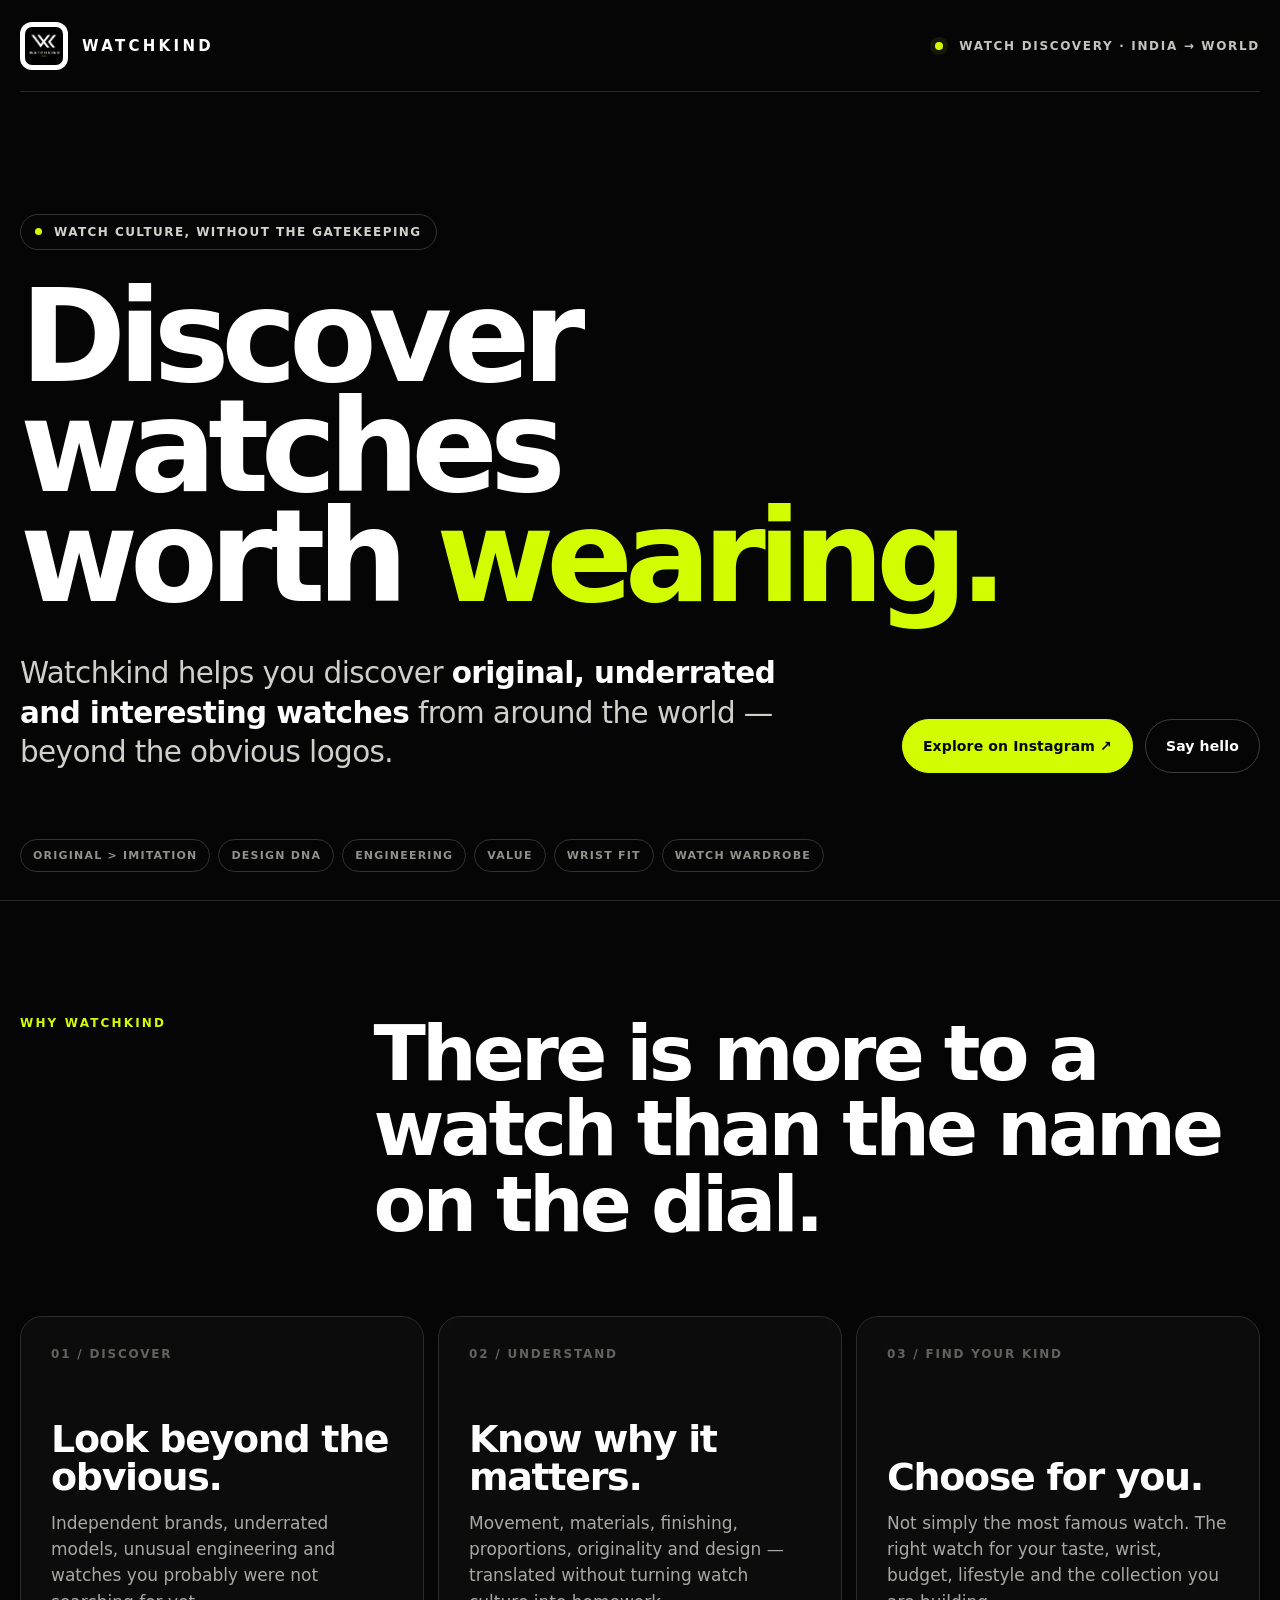
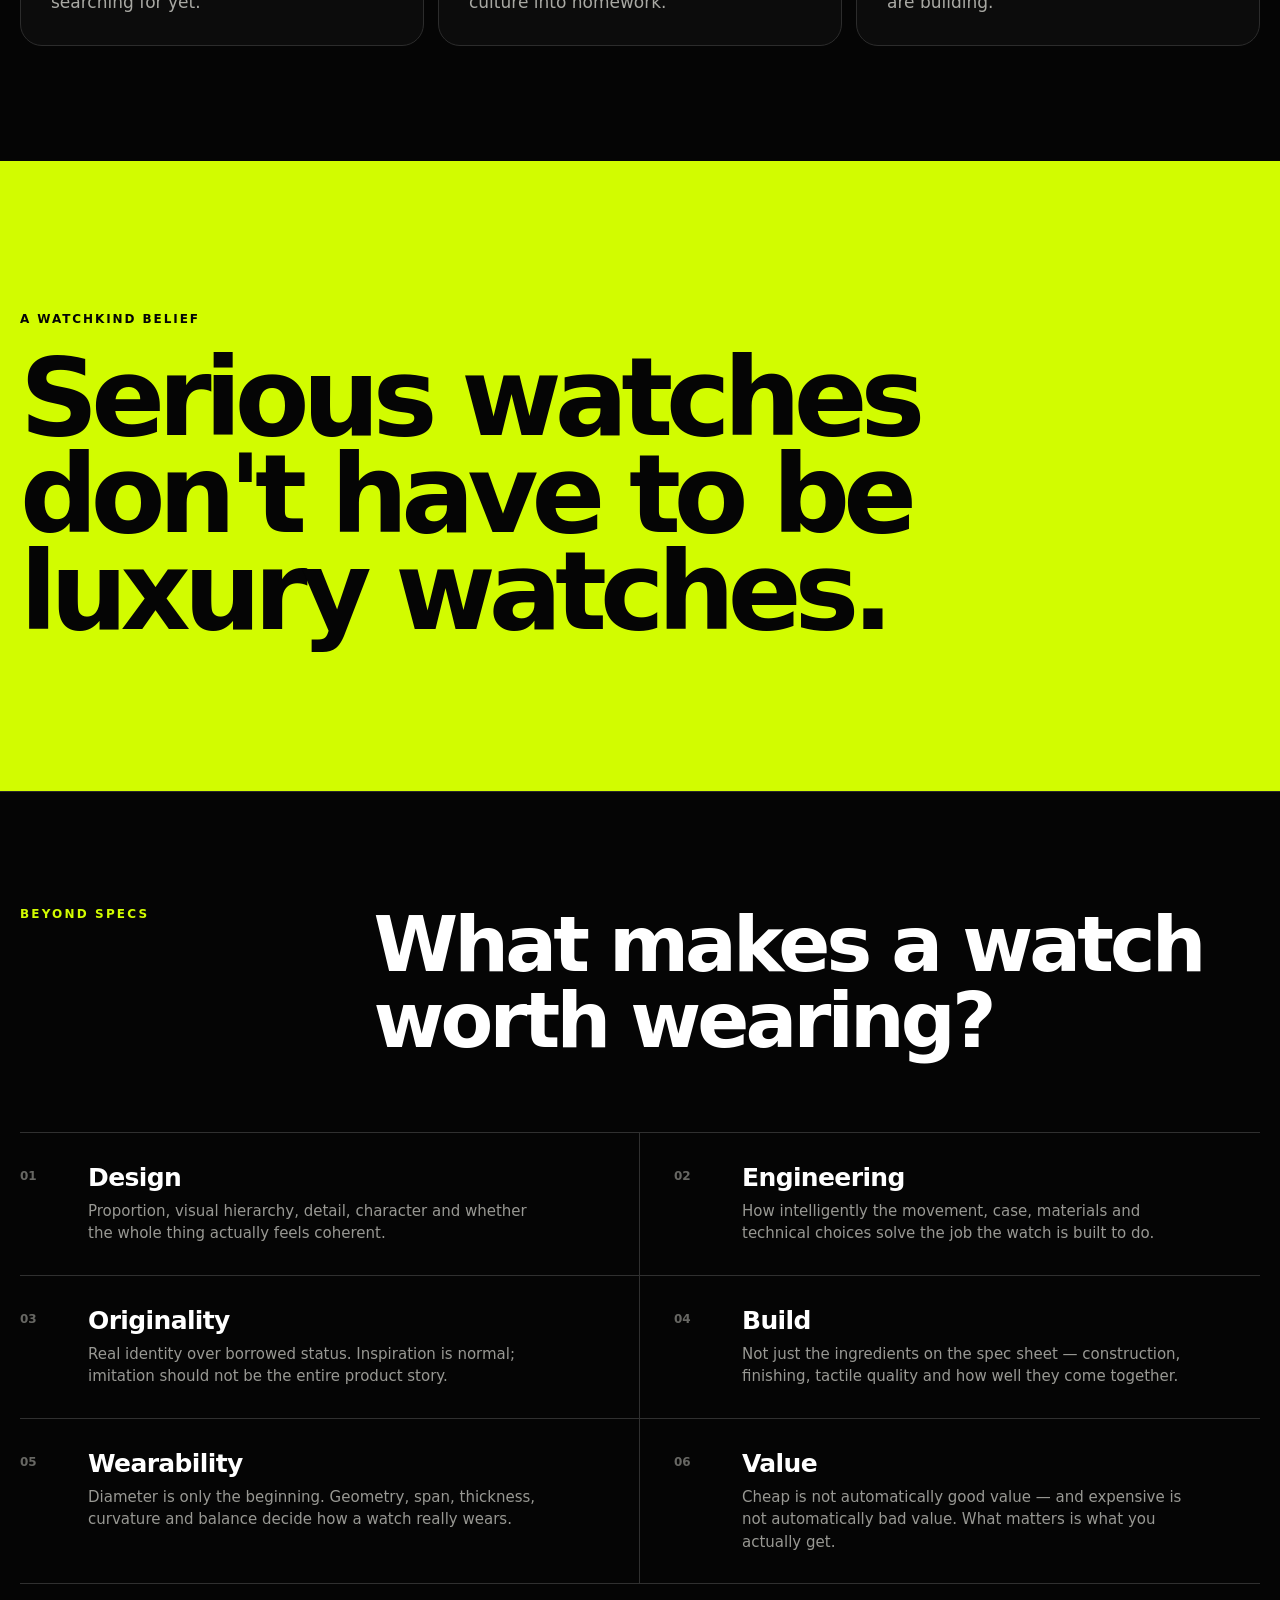
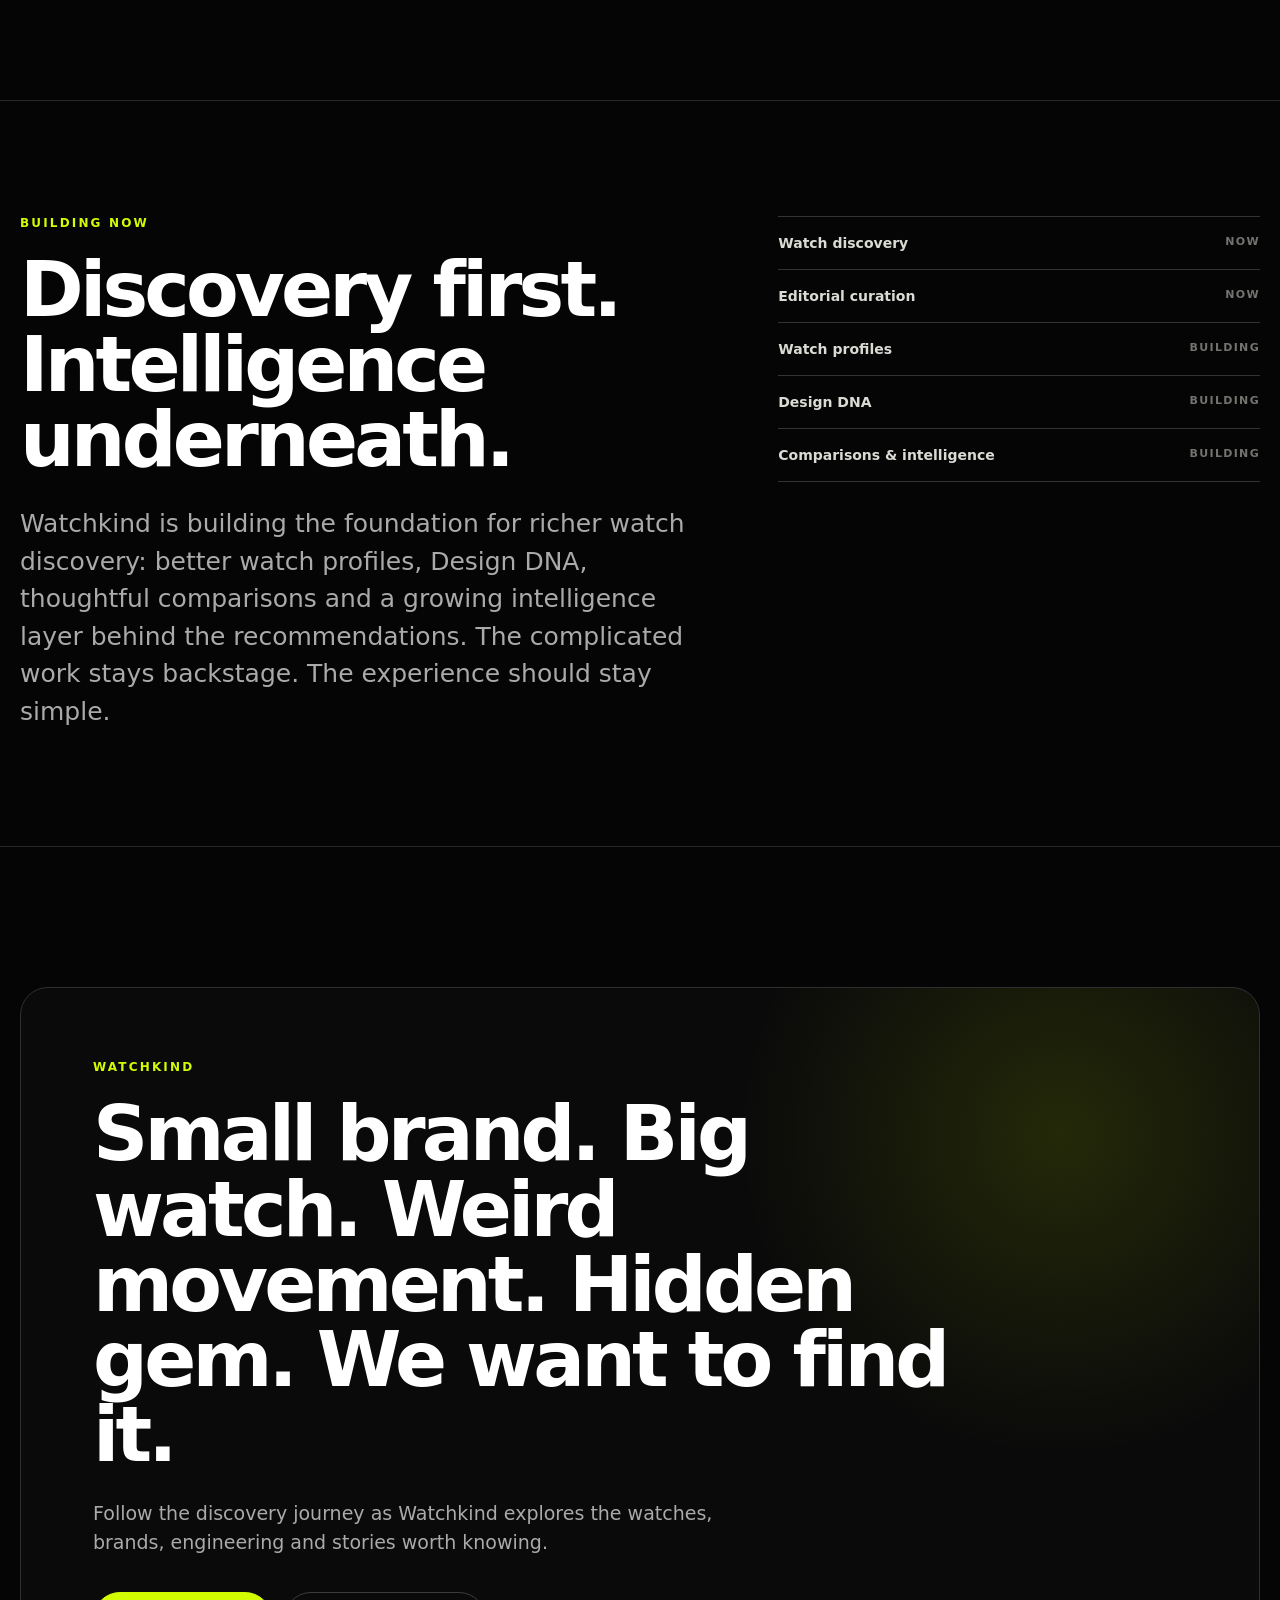
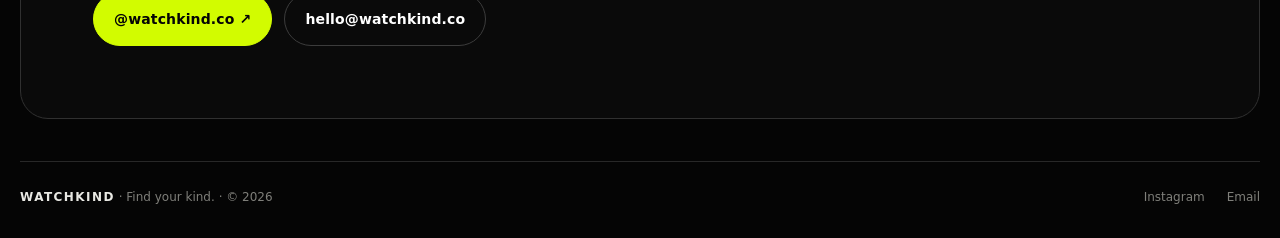
==== index.html @ 406f4720 "Evolve Watchkind from coming-soon page to discovery landing page" ====
<!doctype html>
<html lang="en">
<head>
  <meta charset="utf-8">
  <meta name="viewport" content="width=device-width, initial-scale=1">
  <meta name="theme-color" content="#050505">
  <meta name="description" content="Watchkind helps you discover original, underrated and interesting watches worth wearing — beyond the obvious logos.">
  <meta property="og:title" content="Watchkind — Discover watches worth wearing.">
  <meta property="og:description" content="Modern watch discovery for people who look beyond the logo.">
  <meta property="og:type" content="website">
  <meta property="og:url" content="https://watchkind.co/">
  <meta name="twitter:card" content="summary">
  <title>Watchkind — Discover watches worth wearing.</title>

  <style>
    :root {
      --ink: #050505;
      --paper: #f4f4ef;
      --white: #ffffff;
      --muted: #a5a5a0;
      --line: #282828;
      --acid: #d2fc00;
      --acid-dark: #b7dd00;
      --max: 1240px;
      --radius: 22px;
    }

    * { box-sizing: border-box; }

    html { scroll-behavior: smooth; }

    body {
      margin: 0;
      background: var(--ink);
      color: var(--white);
      font-family: Inter, ui-sans-serif, system-ui, -apple-system, BlinkMacSystemFont,
        "Segoe UI", Roboto, Helvetica, Arial, sans-serif;
      -webkit-font-smoothing: antialiased;
      text-rendering: optimizeLegibility;
    }

    a { color: inherit; text-decoration: none; }
    button, a { -webkit-tap-highlight-color: transparent; }

    ::selection {
      background: var(--acid);
      color: var(--ink);
    }

    .shell {
      width: min(calc(100% - 40px), var(--max));
      margin: 0 auto;
    }

    .nav {
      display: flex;
      align-items: center;
      justify-content: space-between;
      min-height: 92px;
      border-bottom: 1px solid var(--line);
      gap: 24px;
    }

    .brand {
      display: inline-flex;
      align-items: center;
      gap: 14px;
      font-size: 15px;
      font-weight: 850;
      letter-spacing: .22em;
    }

    .brand img {
      width: 48px;
      height: 48px;
      object-fit: contain;
      background: var(--white);
      border-radius: 12px;
      padding: 5px;
    }

    .nav-meta {
      display: flex;
      align-items: center;
      gap: 16px;
      color: #c4c4bf;
      font-size: 12px;
      font-weight: 700;
      letter-spacing: .14em;
      text-transform: uppercase;
    }

    .live-dot {
      width: 8px;
      height: 8px;
      border-radius: 999px;
      background: var(--acid);
      box-shadow: 0 0 0 5px rgba(210,252,0,.08);
    }

    .hero {
      min-height: calc(100vh - 92px);
      display: grid;
      grid-template-rows: 1fr auto;
      padding: clamp(54px, 7vw, 92px) 0 28px;
    }

    .hero-main {
      display: grid;
      align-content: center;
      gap: 32px;
    }

    .kicker {
      display: inline-flex;
      align-items: center;
      gap: 12px;
      width: max-content;
      padding: 10px 14px;
      border: 1px solid #343434;
      border-radius: 999px;
      color: #d2d2cd;
      font-size: 12px;
      font-weight: 800;
      letter-spacing: .12em;
      text-transform: uppercase;
    }

    .kicker::before {
      content: "";
      width: 7px;
      height: 7px;
      border-radius: 999px;
      background: var(--acid);
    }

    h1 {
      margin: 0;
      max-width: 1080px;
      font-size: clamp(64px, 10vw, 148px);
      line-height: .86;
      letter-spacing: -.065em;
      font-weight: 900;
    }

    .accent { color: var(--acid); }

    .hero-row {
      display: grid;
      grid-template-columns: minmax(0, 1.1fr) minmax(280px, .65fr);
      gap: 36px;
      align-items: end;
      margin-top: 10px;
    }

    .hero-copy {
      margin: 0;
      max-width: 760px;
      color: #d0d0cb;
      font-size: clamp(20px, 2.3vw, 31px);
      line-height: 1.35;
      letter-spacing: -.02em;
    }

    .hero-copy strong {
      color: var(--white);
      font-weight: 720;
    }

    .actions {
      display: flex;
      flex-wrap: wrap;
      gap: 12px;
      justify-content: flex-end;
    }

    .btn {
      min-height: 54px;
      padding: 0 20px;
      display: inline-flex;
      align-items: center;
      justify-content: center;
      gap: 10px;
      border: 1px solid #3c3c3c;
      border-radius: 999px;
      font-size: 14px;
      font-weight: 800;
      letter-spacing: .01em;
      transition: transform .18s ease, border-color .18s ease, background .18s ease, color .18s ease;
    }

    .btn:hover {
      transform: translateY(-2px);
      border-color: #6a6a6a;
    }

    .btn.primary {
      background: var(--acid);
      border-color: var(--acid);
      color: var(--ink);
    }

    .btn.primary:hover { background: var(--acid-dark); }

    .hero-strip {
      display: flex;
      align-items: center;
      gap: 8px;
      overflow-x: auto;
      scrollbar-width: none;
      padding-top: 34px;
    }

    .hero-strip::-webkit-scrollbar { display: none; }

    .chip {
      flex: 0 0 auto;
      border: 1px solid #323232;
      border-radius: 999px;
      padding: 9px 12px;
      color: #90908c;
      font-size: 11px;
      font-weight: 800;
      letter-spacing: .11em;
      text-transform: uppercase;
    }

    section { border-top: 1px solid var(--line); }

    .section {
      padding: clamp(72px, 9vw, 124px) 0;
    }

    .section-head {
      display: grid;
      grid-template-columns: .52fr 1.48fr;
      gap: 42px;
      margin-bottom: clamp(46px, 6vw, 74px);
    }

    .label {
      color: var(--acid);
      font-size: 12px;
      font-weight: 850;
      letter-spacing: .18em;
      text-transform: uppercase;
    }

    h2 {
      margin: 0;
      max-width: 880px;
      font-size: clamp(42px, 6vw, 82px);
      line-height: .98;
      letter-spacing: -.05em;
      font-weight: 860;
    }

    .cards {
      display: grid;
      grid-template-columns: repeat(3, 1fr);
      gap: 14px;
    }

    .card {
      min-height: 330px;
      padding: 30px;
      border: 1px solid #2c2c2c;
      border-radius: var(--radius);
      display: flex;
      flex-direction: column;
      justify-content: space-between;
      background: #0c0c0c;
    }

    .card-no {
      color: #62625e;
      font-size: 12px;
      font-weight: 800;
      letter-spacing: .15em;
    }

    .card h3 {
      margin: 0 0 14px;
      font-size: clamp(27px, 3vw, 38px);
      line-height: 1;
      letter-spacing: -.035em;
    }

    .card p {
      margin: 0;
      color: #a9a9a4;
      font-size: 17px;
      line-height: 1.55;
    }

    .manifesto {
      background: var(--acid);
      color: var(--ink);
      border-top: none;
    }

    .manifesto .section {
      min-height: 70vh;
      display: grid;
      align-content: center;
    }

    .manifesto small {
      display: block;
      margin-bottom: 24px;
      font-size: 12px;
      font-weight: 900;
      letter-spacing: .16em;
      text-transform: uppercase;
    }

    .manifesto h2 {
      max-width: 1130px;
      font-size: clamp(58px, 8.5vw, 122px);
      line-height: .89;
      letter-spacing: -.065em;
    }

    .attributes {
      display: grid;
      grid-template-columns: repeat(2, 1fr);
      border-top: 1px solid #303030;
    }

    .attribute {
      padding: 30px 0;
      display: grid;
      grid-template-columns: 52px 1fr;
      gap: 16px;
      border-bottom: 1px solid #303030;
    }

    .attribute:nth-child(odd) {
      padding-right: 34px;
      border-right: 1px solid #303030;
    }

    .attribute:nth-child(even) { padding-left: 34px; }

    .attribute .n {
      color: #676763;
      font-size: 12px;
      font-weight: 850;
      padding-top: 6px;
    }

    .attribute h3 {
      margin: 0 0 8px;
      font-size: 25px;
      letter-spacing: -.025em;
    }

    .attribute p {
      margin: 0;
      color: #989893;
      font-size: 15px;
      line-height: 1.5;
      max-width: 460px;
    }

    .build {
      display: grid;
      grid-template-columns: minmax(0, 1fr) minmax(320px, .7fr);
      gap: 70px;
      align-items: start;
    }

    .build-copy h2 { margin-bottom: 28px; }

    .build-copy p {
      max-width: 720px;
      margin: 0;
      color: #aaa;
      font-size: clamp(18px, 2vw, 25px);
      line-height: 1.5;
    }

    .build-list {
      display: grid;
      gap: 0;
      border-top: 1px solid #333;
    }

    .build-item {
      display: flex;
      justify-content: space-between;
      gap: 18px;
      padding: 18px 0;
      border-bottom: 1px solid #333;
      color: #dbdbd6;
      font-size: 14px;
      font-weight: 750;
    }

    .build-item span:last-child {
      color: #73736f;
      font-size: 11px;
      letter-spacing: .12em;
      text-transform: uppercase;
    }

    .closing {
      padding: clamp(88px, 11vw, 150px) 0 42px;
    }

    .closing-box {
      border: 1px solid #303030;
      border-radius: 28px;
      padding: clamp(34px, 6vw, 72px);
      background:
        radial-gradient(circle at 84% 20%, rgba(210,252,0,.13), transparent 27%),
        #0a0a0a;
    }

    .closing h2 {
      max-width: 920px;
      margin-bottom: 26px;
    }

    .closing p {
      margin: 0 0 34px;
      max-width: 690px;
      color: #aaa;
      font-size: 19px;
      line-height: 1.55;
    }

    .closing .actions { justify-content: flex-start; }

    footer {
      display: grid;
      grid-template-columns: 1fr auto;
      gap: 24px;
      padding: 28px 0 34px;
      color: #7f7f7a;
      font-size: 12px;
      border-top: 1px solid #282828;
    }

    .footer-brand {
      color: #e9e9e4;
      font-weight: 850;
      letter-spacing: .12em;
    }

    .footer-links {
      display: flex;
      gap: 22px;
      flex-wrap: wrap;
    }

    .footer-links a:hover { color: var(--white); }

    @media (max-width: 880px) {
      .hero-row,
      .section-head,
      .build {
        grid-template-columns: 1fr;
      }

      .hero-row { gap: 28px; }
      .actions { justify-content: flex-start; }

      .cards { grid-template-columns: 1fr; }
      .card { min-height: 250px; }

      .section-head { gap: 18px; }

      .attributes { grid-template-columns: 1fr; }
      .attribute,
      .attribute:nth-child(odd),
      .attribute:nth-child(even) {
        padding: 26px 0;
        border-right: 0;
      }
    }

    @media (max-width: 620px) {
      .shell { width: min(calc(100% - 28px), var(--max)); }

      .nav { min-height: 76px; }
      .brand img { width: 40px; height: 40px; }
      .brand { font-size: 13px; }
      .nav-meta span:last-child { display: none; }

      .hero {
        min-height: calc(100svh - 76px);
        padding-top: 42px;
      }

      h1 {
        font-size: clamp(58px, 19vw, 94px);
        line-height: .88;
      }

      .hero-copy { font-size: 20px; }

      .btn {
        width: 100%;
        min-height: 52px;
      }

      .attribute {
        grid-template-columns: 38px 1fr;
      }

      footer { grid-template-columns: 1fr; }
    }

    @media (prefers-reduced-motion: reduce) {
      *, *::before, *::after {
        scroll-behavior: auto !important;
        transition: none !important;
      }
    }
  </style>

  <script type="application/ld+json">
  {
    "@context": "https://schema.org",
    "@type": "Organization",
    "name": "Watchkind",
    "url": "https://watchkind.co/",
    "description": "A modern watch discovery platform helping a new generation find original, interesting watches beyond the obvious logos.",
    "sameAs": ["https://www.instagram.com/watchkind.co/"]
  }
  </script>
</head>

<body>
  <header class="shell nav">
    <a class="brand" href="/" aria-label="Watchkind home">
      <img src="assets/watchkind-logo.png" alt="" width="48" height="48">
      <span>WATCHKIND</span>
    </a>
    <div class="nav-meta" aria-label="Current focus">
      <span class="live-dot" aria-hidden="true"></span>
      <span>Watch discovery · India → World</span>
    </div>
  </header>

  <main>
    <div class="shell hero">
      <div class="hero-main">
        <div class="kicker">Watch culture, without the gatekeeping</div>

        <h1>Discover watches<br>worth <span class="accent">wearing.</span></h1>

        <div class="hero-row">
          <p class="hero-copy">
            Watchkind helps you discover <strong>original, underrated and interesting watches</strong>
            from around the world — beyond the obvious logos.
          </p>

          <div class="actions">
            <a class="btn primary" href="https://www.instagram.com/watchkind.co/" target="_blank" rel="noopener noreferrer">
              Explore on Instagram ↗
            </a>
            <a class="btn" href="mailto:hello@watchkind.co?subject=Hello%20Watchkind">
              Say hello
            </a>
          </div>
        </div>
      </div>

      <div class="hero-strip" aria-label="Watchkind themes">
        <span class="chip">Original &gt; imitation</span>
        <span class="chip">Design DNA</span>
        <span class="chip">Engineering</span>
        <span class="chip">Value</span>
        <span class="chip">Wrist fit</span>
        <span class="chip">Watch wardrobe</span>
      </div>
    </div>

    <section>
      <div class="shell section">
        <div class="section-head">
          <div class="label">Why Watchkind</div>
          <h2>There is more to a watch than the name on the dial.</h2>
        </div>

        <div class="cards">
          <article class="card">
            <div class="card-no">01 / DISCOVER</div>
            <div>
              <h3>Look beyond the obvious.</h3>
              <p>Independent brands, underrated models, unusual engineering and watches you probably were not searching for yet.</p>
            </div>
          </article>

          <article class="card">
            <div class="card-no">02 / UNDERSTAND</div>
            <div>
              <h3>Know why it matters.</h3>
              <p>Movement, materials, finishing, proportions, originality and design — translated without turning watch culture into homework.</p>
            </div>
          </article>

          <article class="card">
            <div class="card-no">03 / FIND YOUR KIND</div>
            <div>
              <h3>Choose for you.</h3>
              <p>Not simply the most famous watch. The right watch for your taste, wrist, budget, lifestyle and the collection you are building.</p>
            </div>
          </article>
        </div>
      </div>
    </section>

    <section class="manifesto">
      <div class="shell section">
        <small>A Watchkind belief</small>
        <h2>Serious watches don't have to be luxury watches.</h2>
      </div>
    </section>

    <section>
      <div class="shell section">
        <div class="section-head">
          <div class="label">Beyond specs</div>
          <h2>What makes a watch worth wearing?</h2>
        </div>

        <div class="attributes">
          <div class="attribute">
            <div class="n">01</div>
            <div>
              <h3>Design</h3>
              <p>Proportion, visual hierarchy, detail, character and whether the whole thing actually feels coherent.</p>
            </div>
          </div>
          <div class="attribute">
            <div class="n">02</div>
            <div>
              <h3>Engineering</h3>
              <p>How intelligently the movement, case, materials and technical choices solve the job the watch is built to do.</p>
            </div>
          </div>
          <div class="attribute">
            <div class="n">03</div>
            <div>
              <h3>Originality</h3>
              <p>Real identity over borrowed status. Inspiration is normal; imitation should not be the entire product story.</p>
            </div>
          </div>
          <div class="attribute">
            <div class="n">04</div>
            <div>
              <h3>Build</h3>
              <p>Not just the ingredients on the spec sheet — construction, finishing, tactile quality and how well they come together.</p>
            </div>
          </div>
          <div class="attribute">
            <div class="n">05</div>
            <div>
              <h3>Wearability</h3>
              <p>Diameter is only the beginning. Geometry, span, thickness, curvature and balance decide how a watch really wears.</p>
            </div>
          </div>
          <div class="attribute">
            <div class="n">06</div>
            <div>
              <h3>Value</h3>
              <p>Cheap is not automatically good value — and expensive is not automatically bad value. What matters is what you actually get.</p>
            </div>
          </div>
        </div>
      </div>
    </section>

    <section>
      <div class="shell section build">
        <div class="build-copy">
          <div class="label" style="margin-bottom:22px">Building now</div>
          <h2>Discovery first. Intelligence underneath.</h2>
          <p>
            Watchkind is building the foundation for richer watch discovery: better watch profiles,
            Design DNA, thoughtful comparisons and a growing intelligence layer behind the recommendations.
            The complicated work stays backstage. The experience should stay simple.
          </p>
        </div>

        <div class="build-list" aria-label="Watchkind areas">
          <div class="build-item"><span>Watch discovery</span><span>Now</span></div>
          <div class="build-item"><span>Editorial curation</span><span>Now</span></div>
          <div class="build-item"><span>Watch profiles</span><span>Building</span></div>
          <div class="build-item"><span>Design DNA</span><span>Building</span></div>
          <div class="build-item"><span>Comparisons & intelligence</span><span>Building</span></div>
        </div>
      </div>
    </section>

    <section>
      <div class="shell closing">
        <div class="closing-box">
          <div class="label" style="margin-bottom:22px">Watchkind</div>
          <h2>Small brand. Big watch. Weird movement. Hidden gem. We want to find it.</h2>
          <p>
            Follow the discovery journey as Watchkind explores the watches, brands, engineering and stories worth knowing.
          </p>
          <div class="actions">
            <a class="btn primary" href="https://www.instagram.com/watchkind.co/" target="_blank" rel="noopener noreferrer">
              @watchkind.co ↗
            </a>
            <a class="btn" href="mailto:hello@watchkind.co">hello@watchkind.co</a>
          </div>
        </div>
      </div>
    </section>
  </main>

  <footer class="shell">
    <div>
      <span class="footer-brand">WATCHKIND</span>
      <span> · Find your kind.</span>
      <span> · © <span id="year"></span></span>
    </div>
    <div class="footer-links">
      <a href="https://www.instagram.com/watchkind.co/" target="_blank" rel="noopener noreferrer">Instagram</a>
      <a href="mailto:hello@watchkind.co">Email</a>
    </div>
  </footer>

  <script>
    document.getElementById("year").textContent = new Date().getFullYear();
  </script>
</body>
</html>
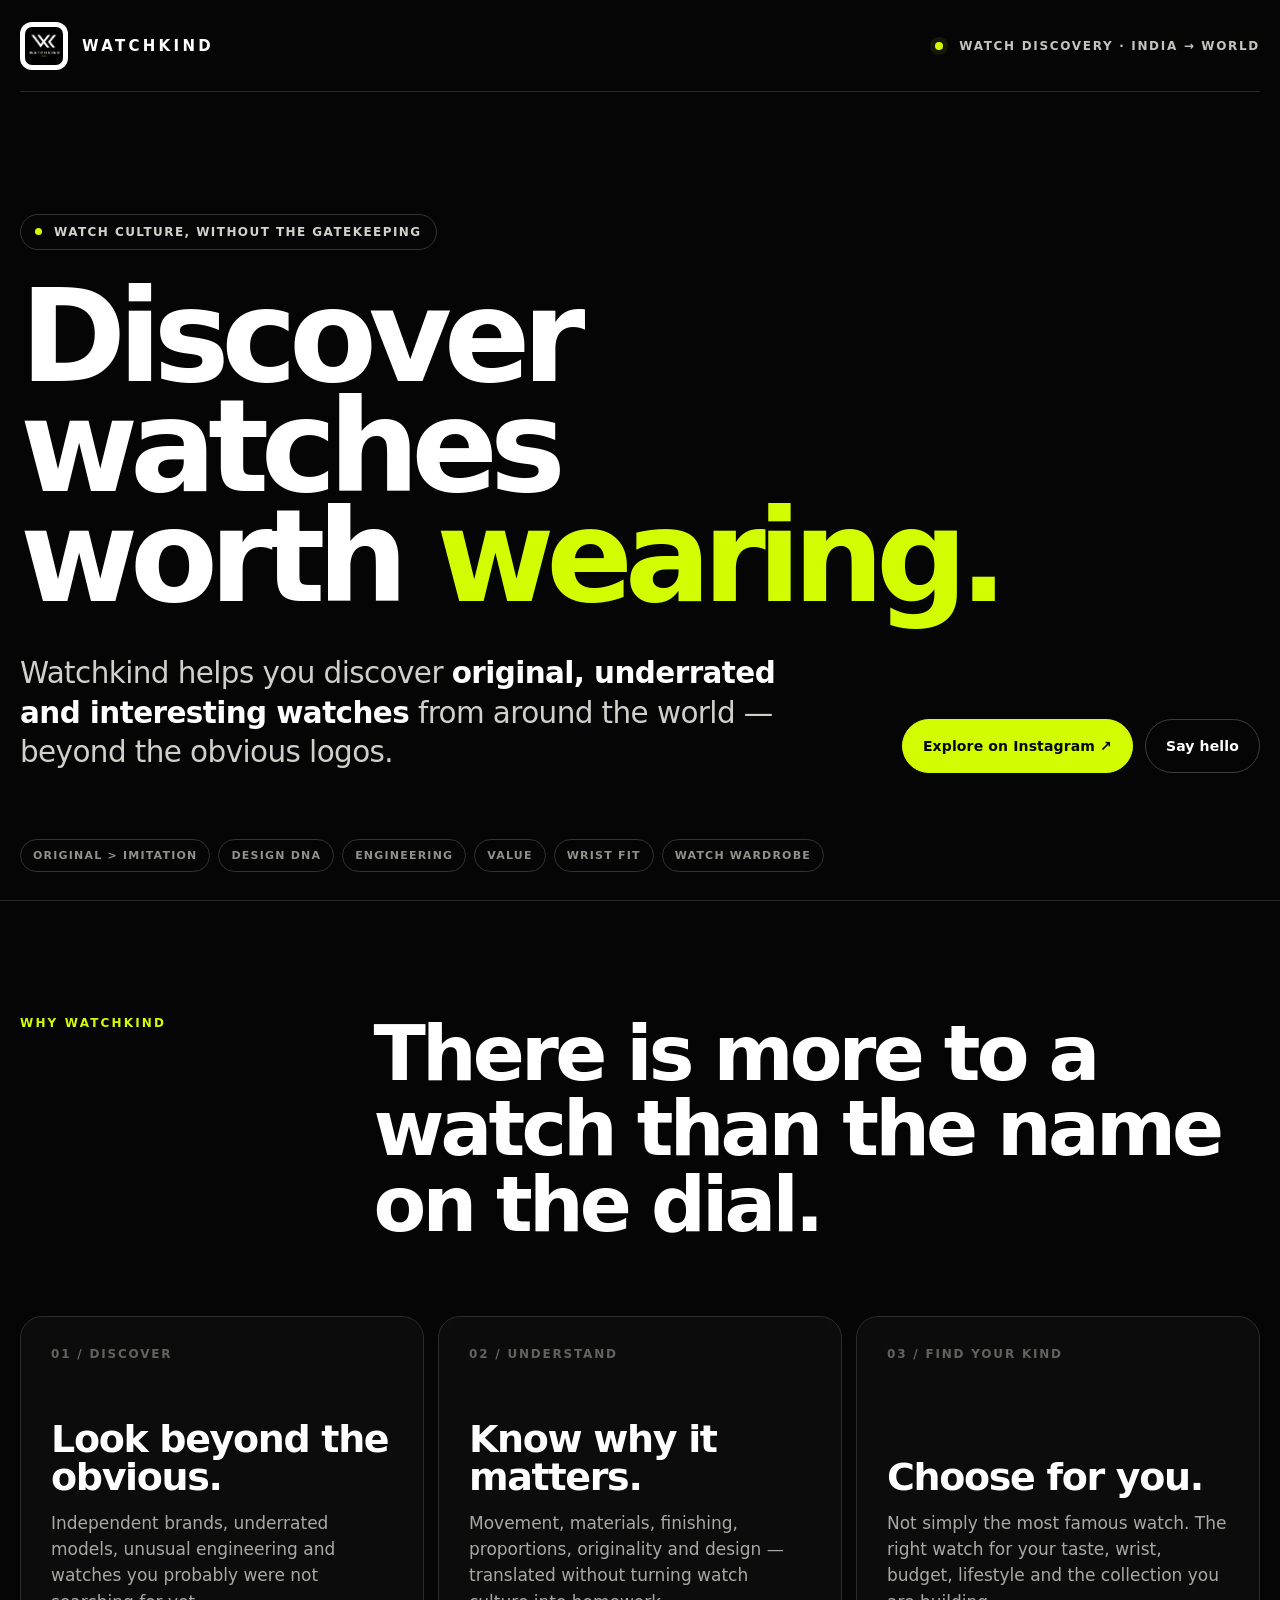
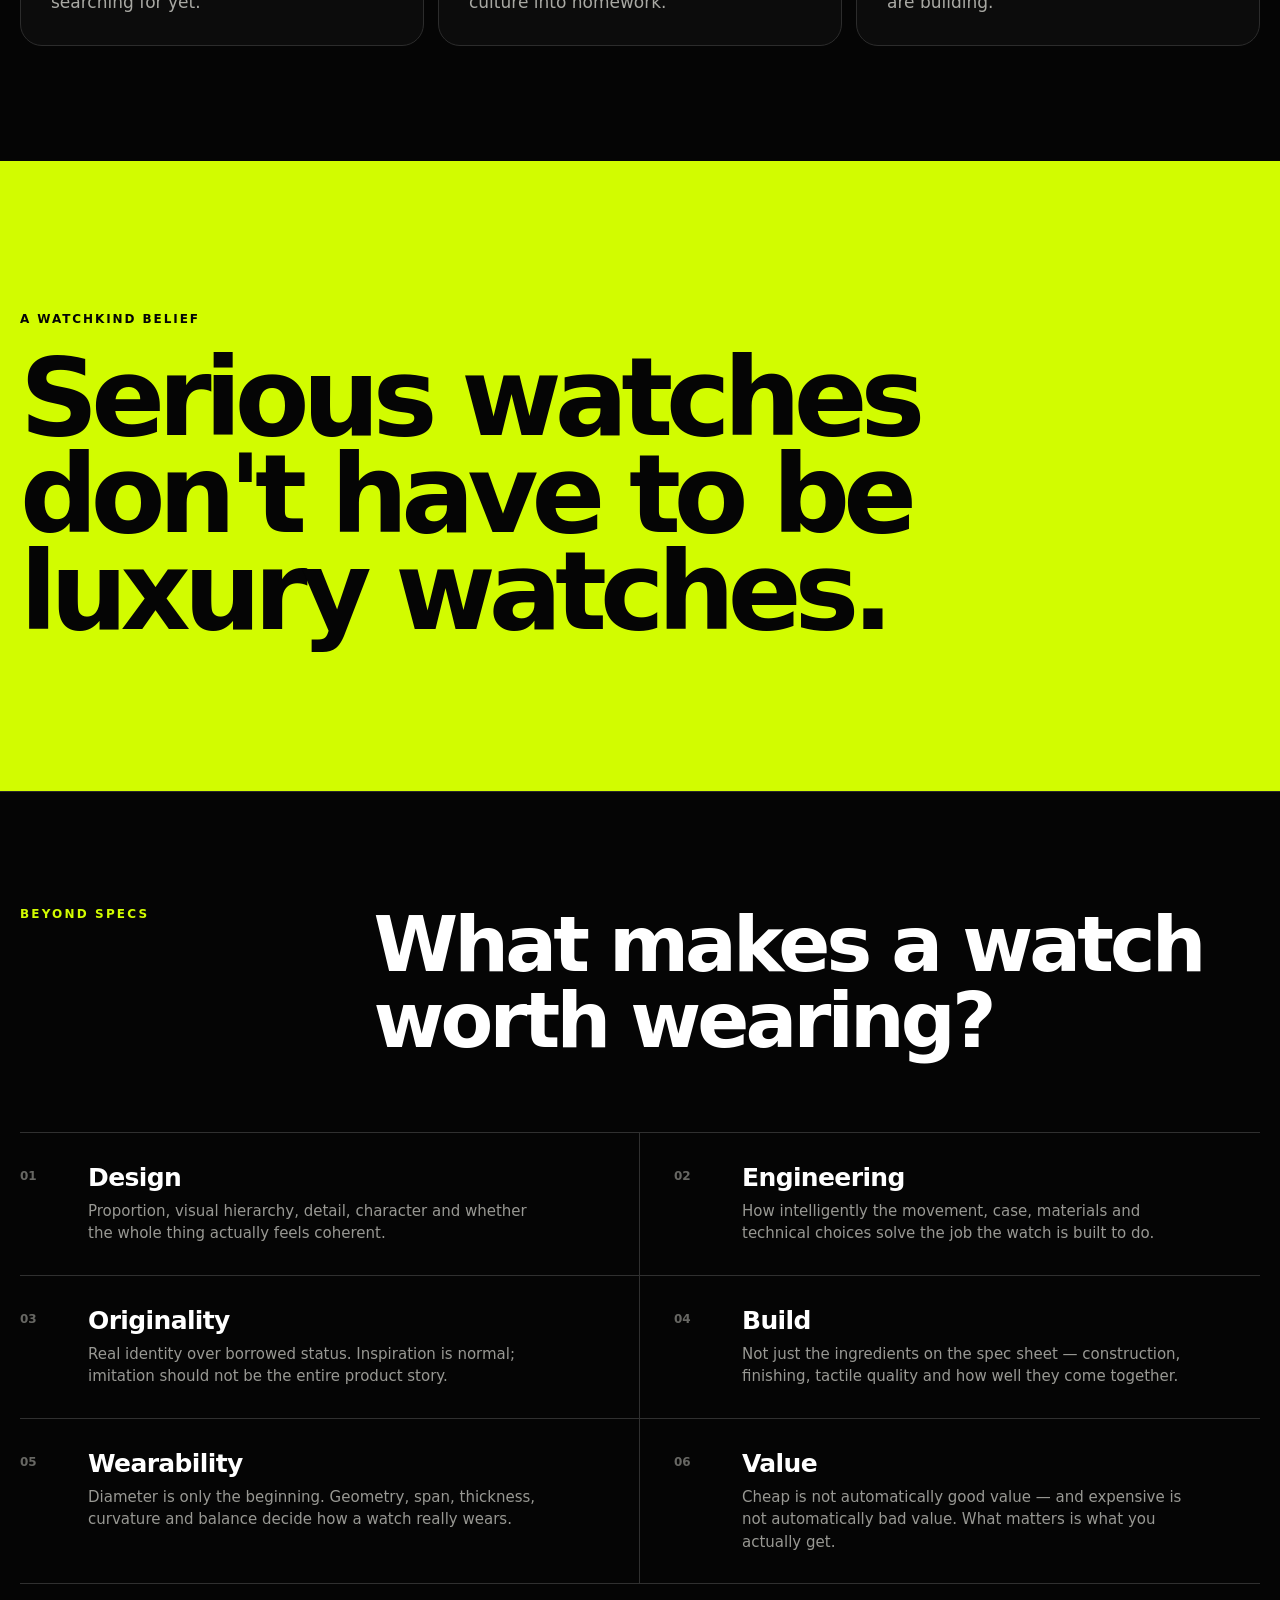
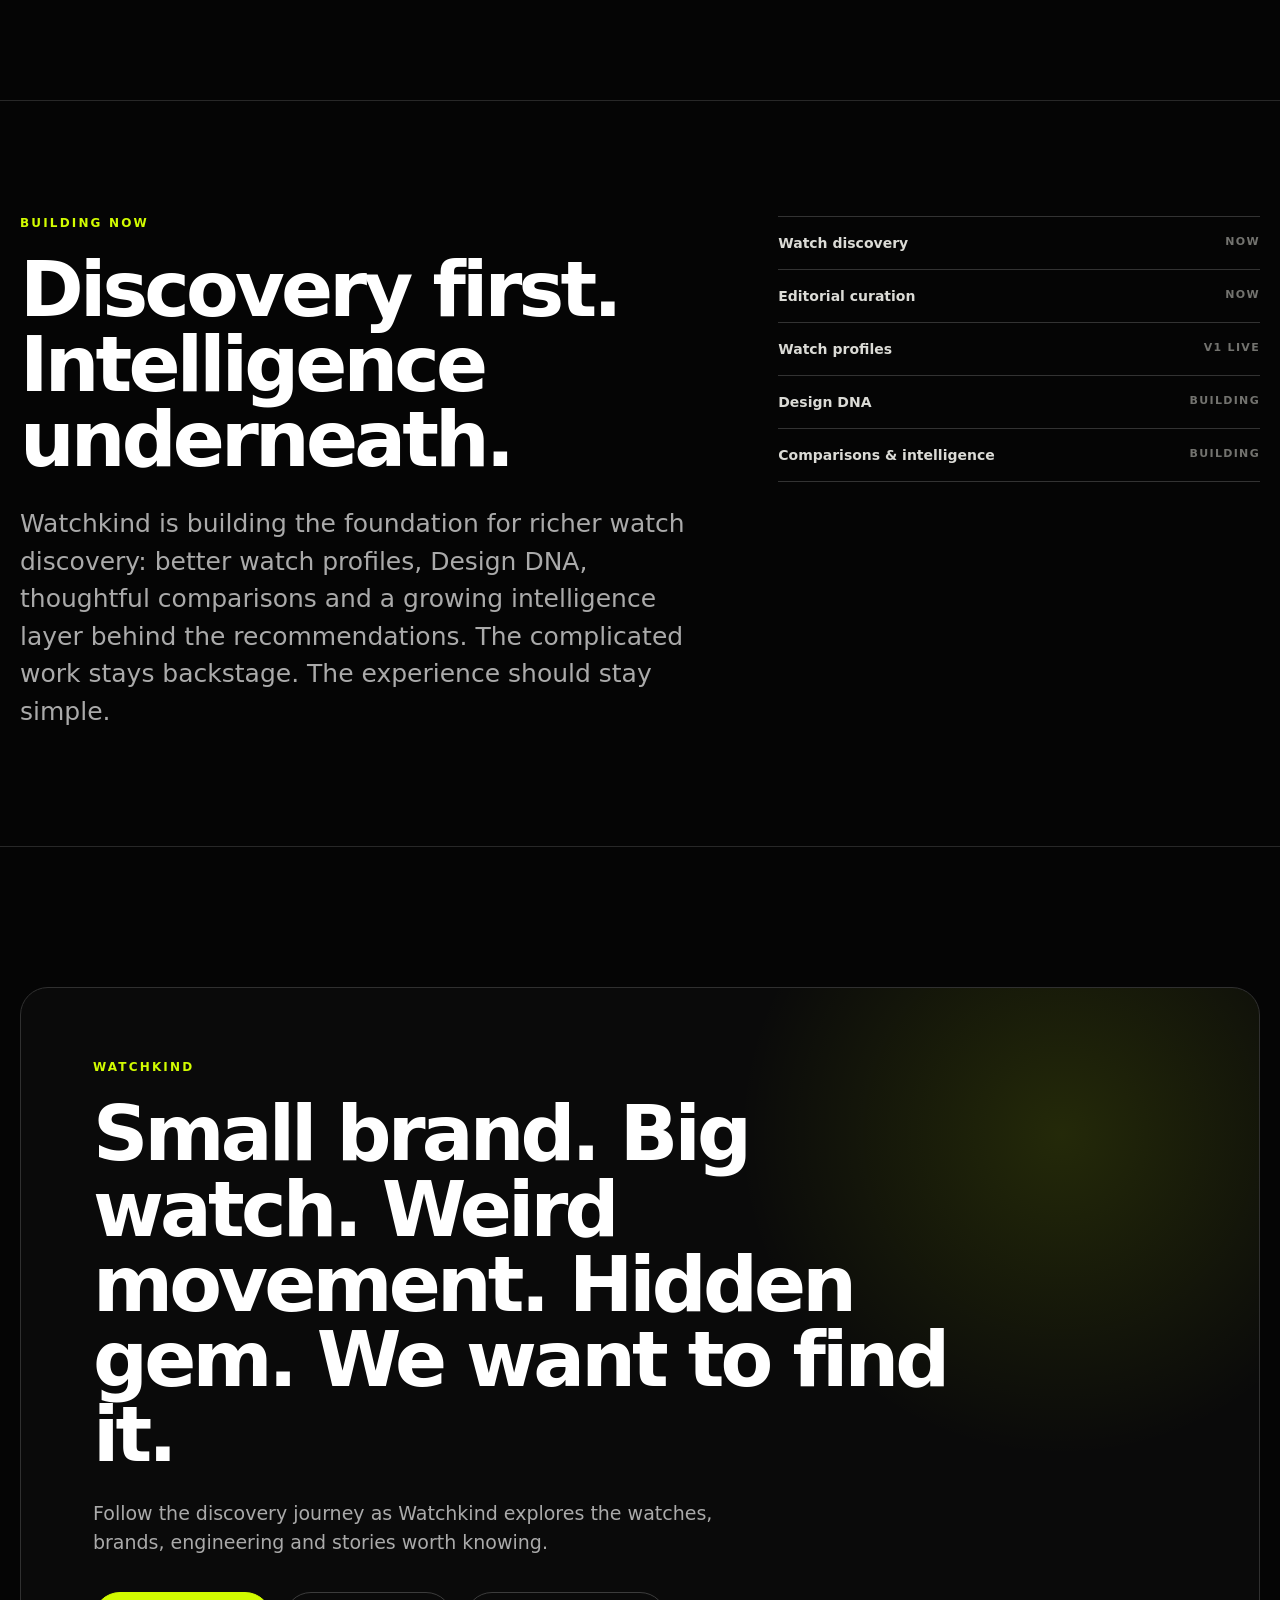
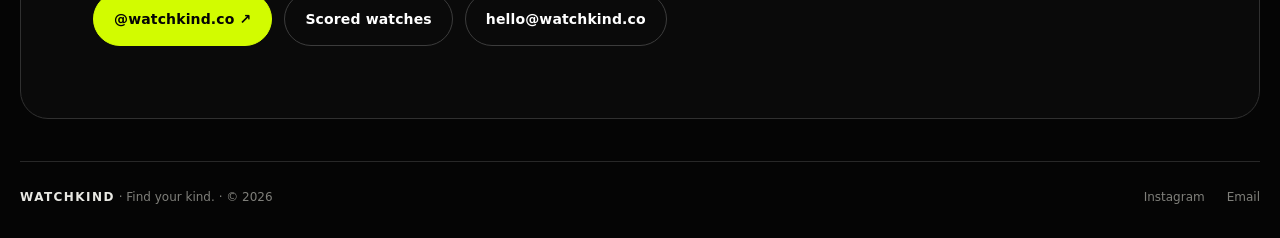
==== commit 9f0c4b8f: "Add Watchkind Brief delivery V1" ====
--- a/index.html
+++ b/index.html
@@ -689,7 +689,7 @@
         <div class="build-list" aria-label="Watchkind areas">
           <div class="build-item"><span>Watch discovery</span><span>Now</span></div>
           <div class="build-item"><span>Editorial curation</span><span>Now</span></div>
-          <div class="build-item"><span>Watch profiles</span><span>Building</span></div>
+          <div class="build-item"><span>Watch profiles</span><span>V1 live</span></div>
           <div class="build-item"><span>Design DNA</span><span>Building</span></div>
           <div class="build-item"><span>Comparisons & intelligence</span><span>Building</span></div>
         </div>
@@ -708,6 +708,7 @@
             <a class="btn primary" href="https://www.instagram.com/watchkind.co/" target="_blank" rel="noopener noreferrer">
               @watchkind.co ↗
             </a>
+            <a class="btn" href="/watches/">Scored watches</a>
             <a class="btn" href="mailto:hello@watchkind.co">hello@watchkind.co</a>
           </div>
         </div>
